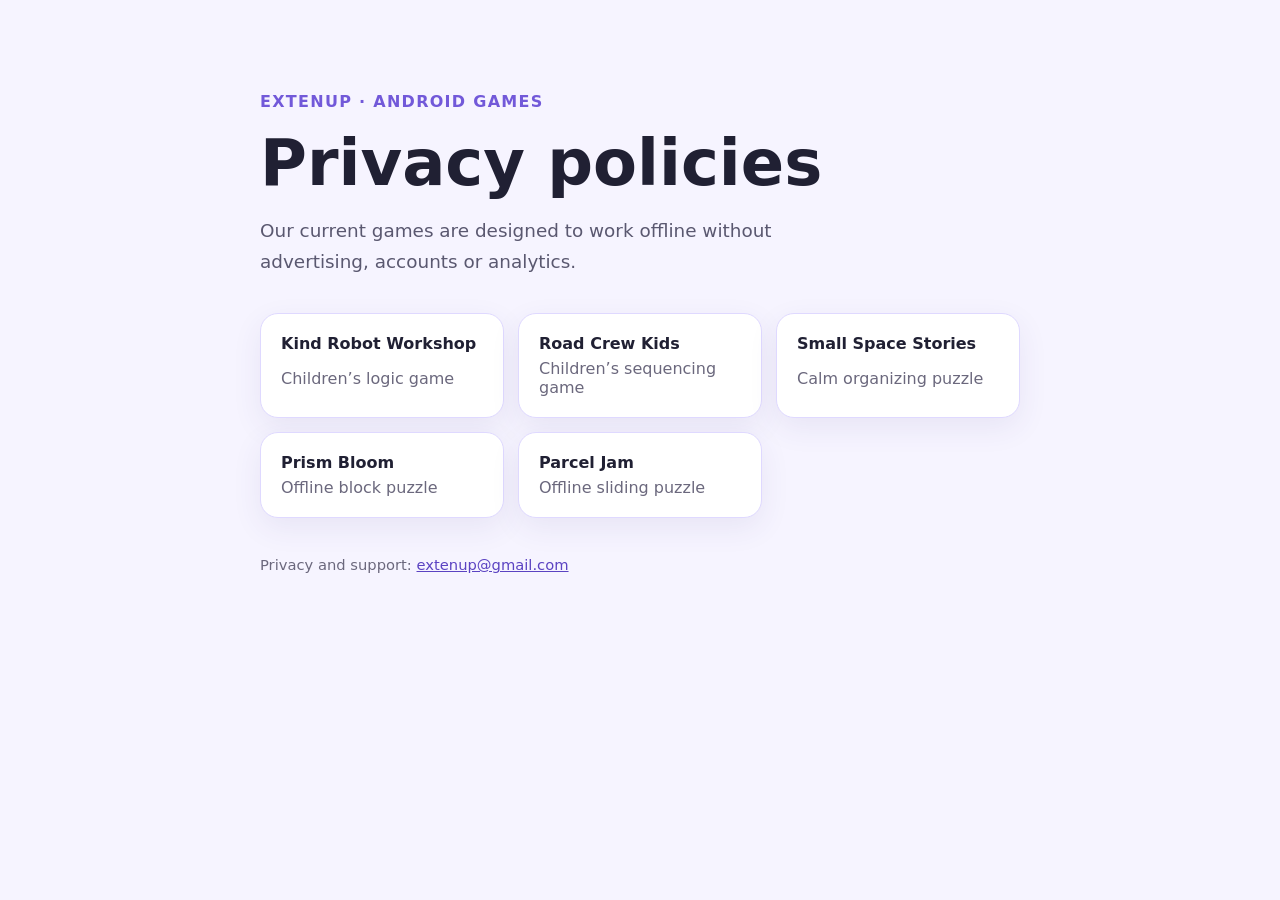
==== index.html @ 5e3f5097 "Add Parcel Jam privacy policy" ====
<!doctype html>
<html lang="en">
<head>
  <meta charset="utf-8">
  <meta name="viewport" content="width=device-width, initial-scale=1">
  <title>Extenup Android Games — Privacy</title>
  <link rel="stylesheet" href="styles.css">
</head>
<body>
  <main>
    <p class="eyebrow">Extenup · Android games</p>
    <h1>Privacy policies</h1>
    <p class="lede">Our current games are designed to work offline without advertising, accounts or analytics.</p>
    <nav class="cards" aria-label="Game privacy policies">
      <a href="robot-workshop/"><strong>Kind Robot Workshop</strong><span>Children’s logic game</span></a>
      <a href="road-crew/"><strong>Road Crew Kids</strong><span>Children’s sequencing game</span></a>
      <a href="small-space-stories/"><strong>Small Space Stories</strong><span>Calm organizing puzzle</span></a>
      <a href="prism-bloom/"><strong>Prism Bloom</strong><span>Offline block puzzle</span></a>
      <a href="parcel-jam/"><strong>Parcel Jam</strong><span>Offline sliding puzzle</span></a>
    </nav>
    <footer>Privacy and support: <a href="mailto:extenup@gmail.com">extenup@gmail.com</a></footer>
  </main>
</body>
</html>
---- styles.css ----
:root {
  color-scheme: light;
  font-family: Inter, ui-sans-serif, system-ui, -apple-system, BlinkMacSystemFont, "Segoe UI", sans-serif;
  color: #202033;
  background: #f6f4ff;
}
* { box-sizing: border-box; }
body { margin: 0; }
main { width: min(760px, calc(100% - 40px)); margin: 0 auto; padding: 72px 0 48px; }
.eyebrow { color: #7259d9; font-weight: 750; letter-spacing: .08em; text-transform: uppercase; }
h1 { margin: 8px 0 16px; font-size: clamp(2.2rem, 6vw, 4rem); line-height: 1.02; }
h2 { margin-top: 36px; font-size: 1.2rem; }
p, li { font-size: 1rem; line-height: 1.7; }
.lede { max-width: 620px; color: #5a5870; font-size: 1.15rem; }
.cards { display: grid; grid-template-columns: repeat(auto-fit, minmax(240px, 1fr)); gap: 14px; margin: 36px 0; }
.cards a { display: grid; gap: 6px; padding: 20px; color: inherit; text-decoration: none; background: white; border: 1px solid #dfd9ff; border-radius: 18px; box-shadow: 0 10px 30px rgba(64, 45, 130, .08); }
.cards a:hover, .cards a:focus-visible { border-color: #836ce5; transform: translateY(-1px); }
.cards span, footer { color: #6b687d; }
a { color: #5b43c2; }
.policy { background: white; border: 1px solid #e2def4; border-radius: 22px; padding: clamp(22px, 5vw, 42px); box-shadow: 0 14px 40px rgba(64, 45, 130, .07); }
.back { display: inline-block; margin-bottom: 26px; text-decoration: none; }
footer { margin-top: 38px; font-size: .92rem; }
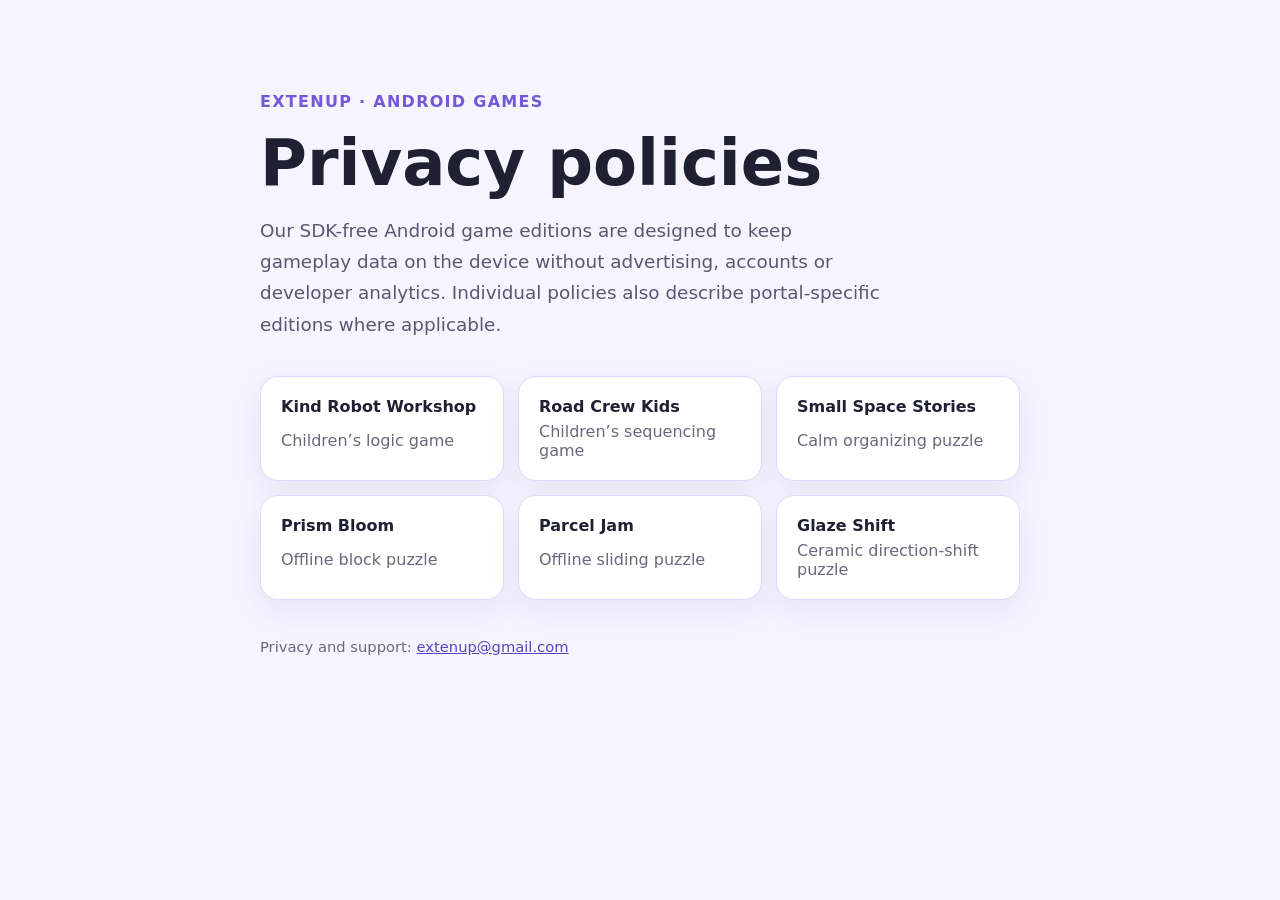
==== commit abf80030: "Publish Glaze Shift privacy policy" ====
--- a/index.html
+++ b/index.html
@@ -10,13 +10,14 @@
   <main>
     <p class="eyebrow">Extenup · Android games</p>
     <h1>Privacy policies</h1>
-    <p class="lede">Our current games are designed to work offline without advertising, accounts or analytics.</p>
+    <p class="lede">Our SDK-free Android game editions are designed to keep gameplay data on the device without advertising, accounts or developer analytics. Individual policies also describe portal-specific editions where applicable.</p>
     <nav class="cards" aria-label="Game privacy policies">
       <a href="robot-workshop/"><strong>Kind Robot Workshop</strong><span>Children’s logic game</span></a>
       <a href="road-crew/"><strong>Road Crew Kids</strong><span>Children’s sequencing game</span></a>
       <a href="small-space-stories/"><strong>Small Space Stories</strong><span>Calm organizing puzzle</span></a>
       <a href="prism-bloom/"><strong>Prism Bloom</strong><span>Offline block puzzle</span></a>
       <a href="parcel-jam/"><strong>Parcel Jam</strong><span>Offline sliding puzzle</span></a>
+      <a href="glaze-shift/"><strong>Glaze Shift</strong><span>Ceramic direction-shift puzzle</span></a>
     </nav>
     <footer>Privacy and support: <a href="mailto:extenup@gmail.com">extenup@gmail.com</a></footer>
   </main>
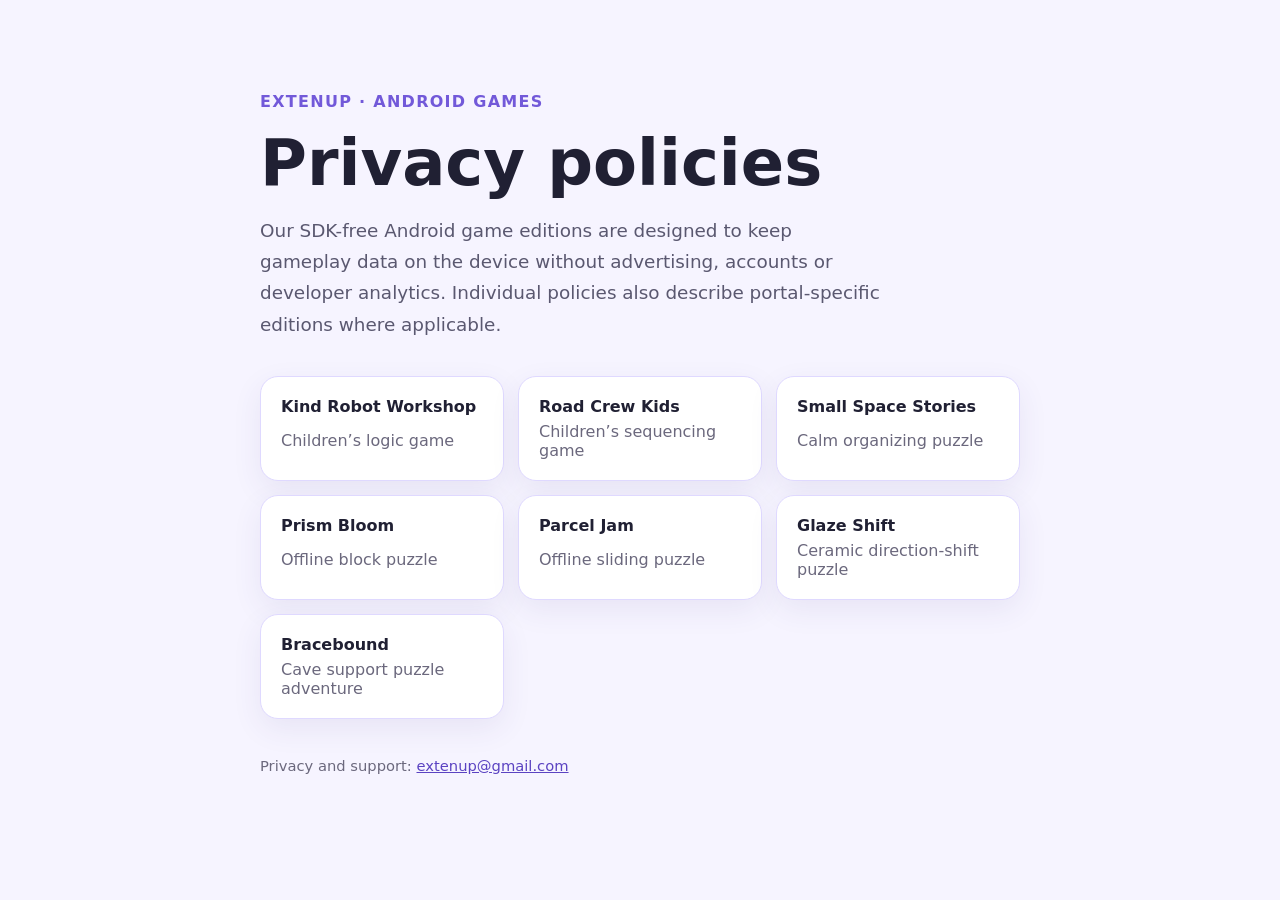
==== commit f572f1a7: "Add Bracebound privacy policy" ====
--- a/index.html
+++ b/index.html
@@ -18,6 +18,7 @@
       <a href="prism-bloom/"><strong>Prism Bloom</strong><span>Offline block puzzle</span></a>
       <a href="parcel-jam/"><strong>Parcel Jam</strong><span>Offline sliding puzzle</span></a>
       <a href="glaze-shift/"><strong>Glaze Shift</strong><span>Ceramic direction-shift puzzle</span></a>
+      <a href="bracebound/"><strong>Bracebound</strong><span>Cave support puzzle adventure</span></a>
     </nav>
     <footer>Privacy and support: <a href="mailto:extenup@gmail.com">extenup@gmail.com</a></footer>
   </main>
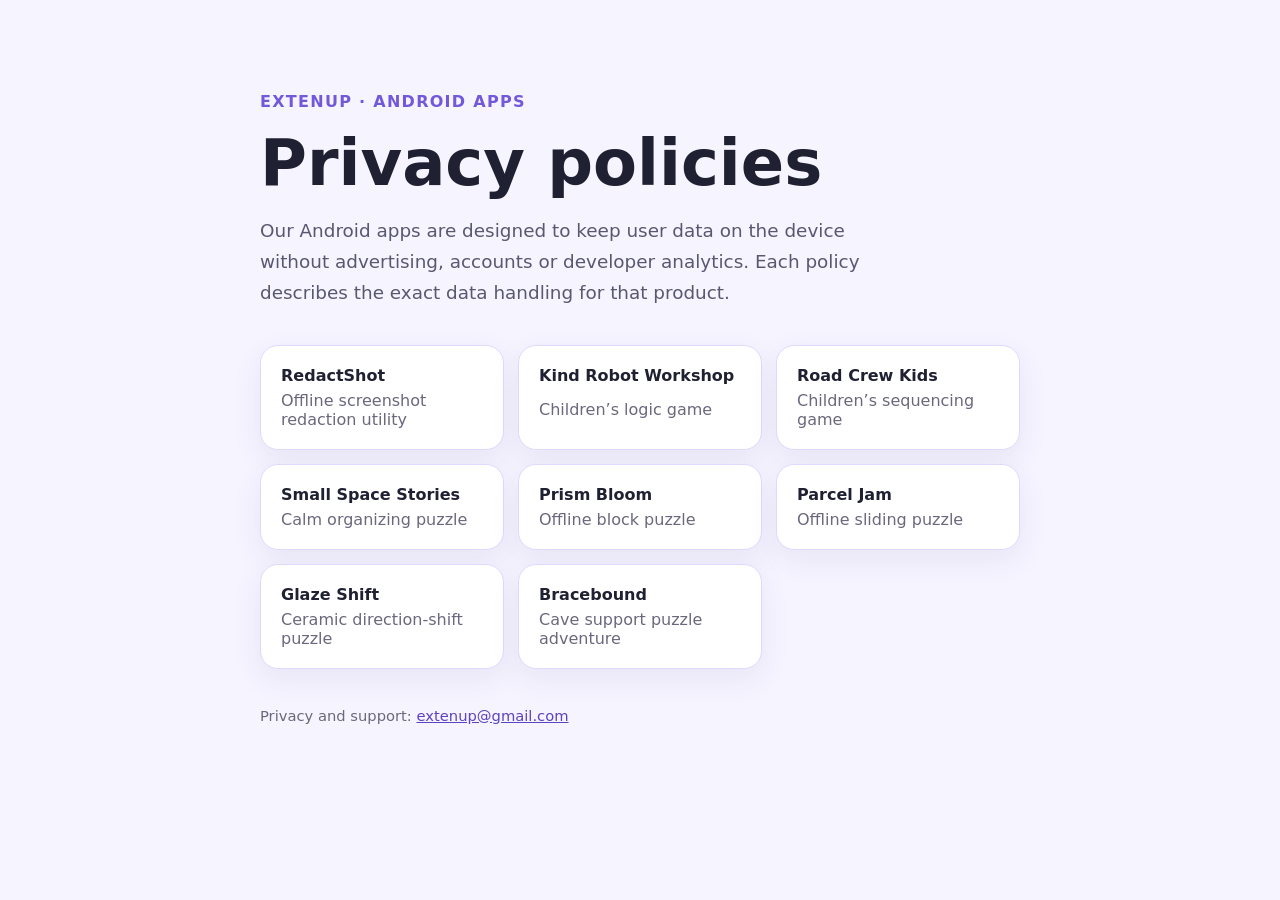
==== commit cc46fdb7: "Add RedactShot privacy policy" ====
--- a/index.html
+++ b/index.html
@@ -3,15 +3,16 @@
 <head>
   <meta charset="utf-8">
   <meta name="viewport" content="width=device-width, initial-scale=1">
-  <title>Extenup Android Games — Privacy</title>
+  <title>Extenup Android Apps — Privacy</title>
   <link rel="stylesheet" href="styles.css">
 </head>
 <body>
   <main>
-    <p class="eyebrow">Extenup · Android games</p>
+    <p class="eyebrow">Extenup · Android apps</p>
     <h1>Privacy policies</h1>
-    <p class="lede">Our SDK-free Android game editions are designed to keep gameplay data on the device without advertising, accounts or developer analytics. Individual policies also describe portal-specific editions where applicable.</p>
-    <nav class="cards" aria-label="Game privacy policies">
+    <p class="lede">Our Android apps are designed to keep user data on the device without advertising, accounts or developer analytics. Each policy describes the exact data handling for that product.</p>
+    <nav class="cards" aria-label="App privacy policies">
+      <a href="redactshot/"><strong>RedactShot</strong><span>Offline screenshot redaction utility</span></a>
       <a href="robot-workshop/"><strong>Kind Robot Workshop</strong><span>Children’s logic game</span></a>
       <a href="road-crew/"><strong>Road Crew Kids</strong><span>Children’s sequencing game</span></a>
       <a href="small-space-stories/"><strong>Small Space Stories</strong><span>Calm organizing puzzle</span></a>
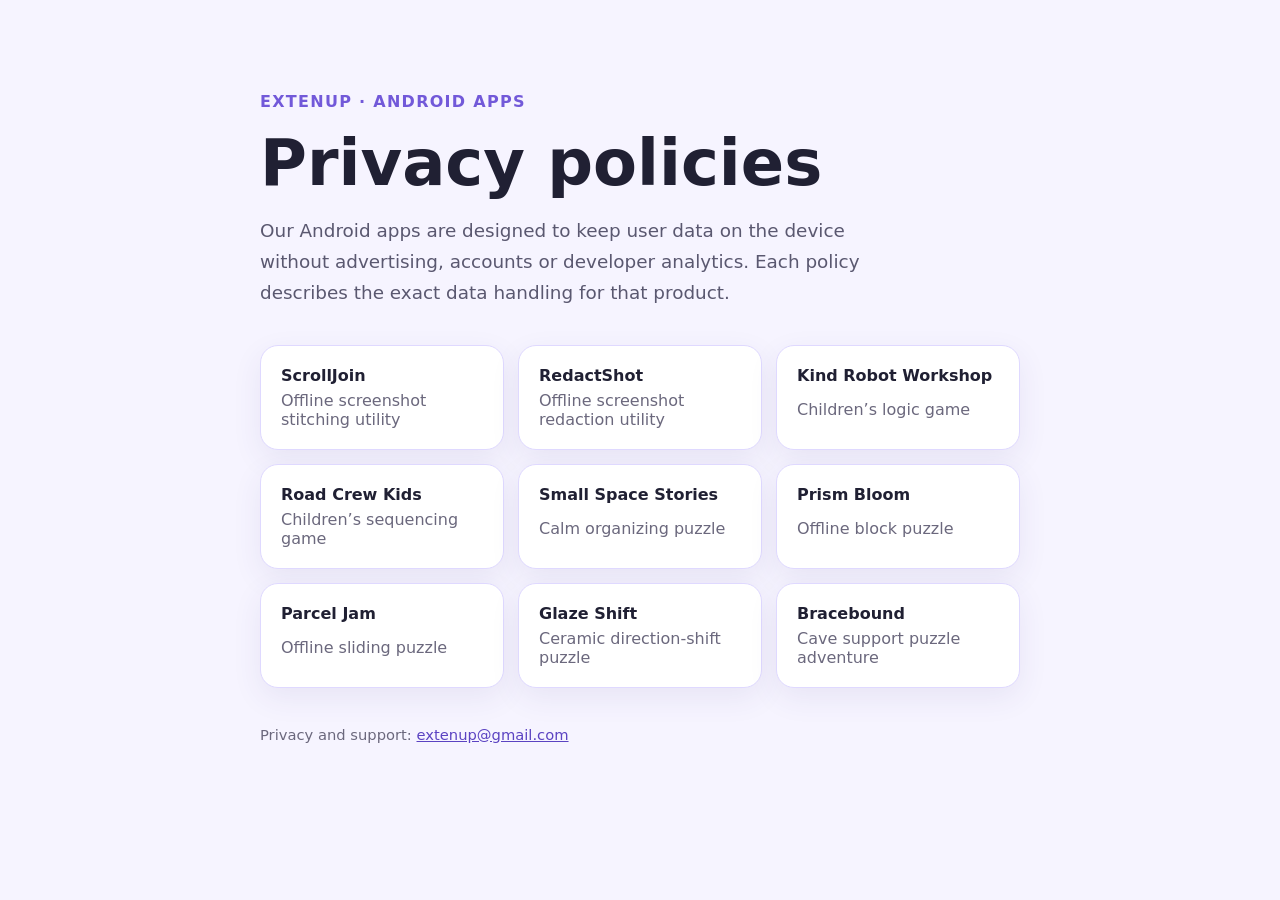
==== commit f67a7856: "Add ScrollJoin privacy policy" ====
--- a/index.html
+++ b/index.html
@@ -12,6 +12,7 @@
     <h1>Privacy policies</h1>
     <p class="lede">Our Android apps are designed to keep user data on the device without advertising, accounts or developer analytics. Each policy describes the exact data handling for that product.</p>
     <nav class="cards" aria-label="App privacy policies">
+      <a href="scrolljoin/"><strong>ScrollJoin</strong><span>Offline screenshot stitching utility</span></a>
       <a href="redactshot/"><strong>RedactShot</strong><span>Offline screenshot redaction utility</span></a>
       <a href="robot-workshop/"><strong>Kind Robot Workshop</strong><span>Children’s logic game</span></a>
       <a href="road-crew/"><strong>Road Crew Kids</strong><span>Children’s sequencing game</span></a>
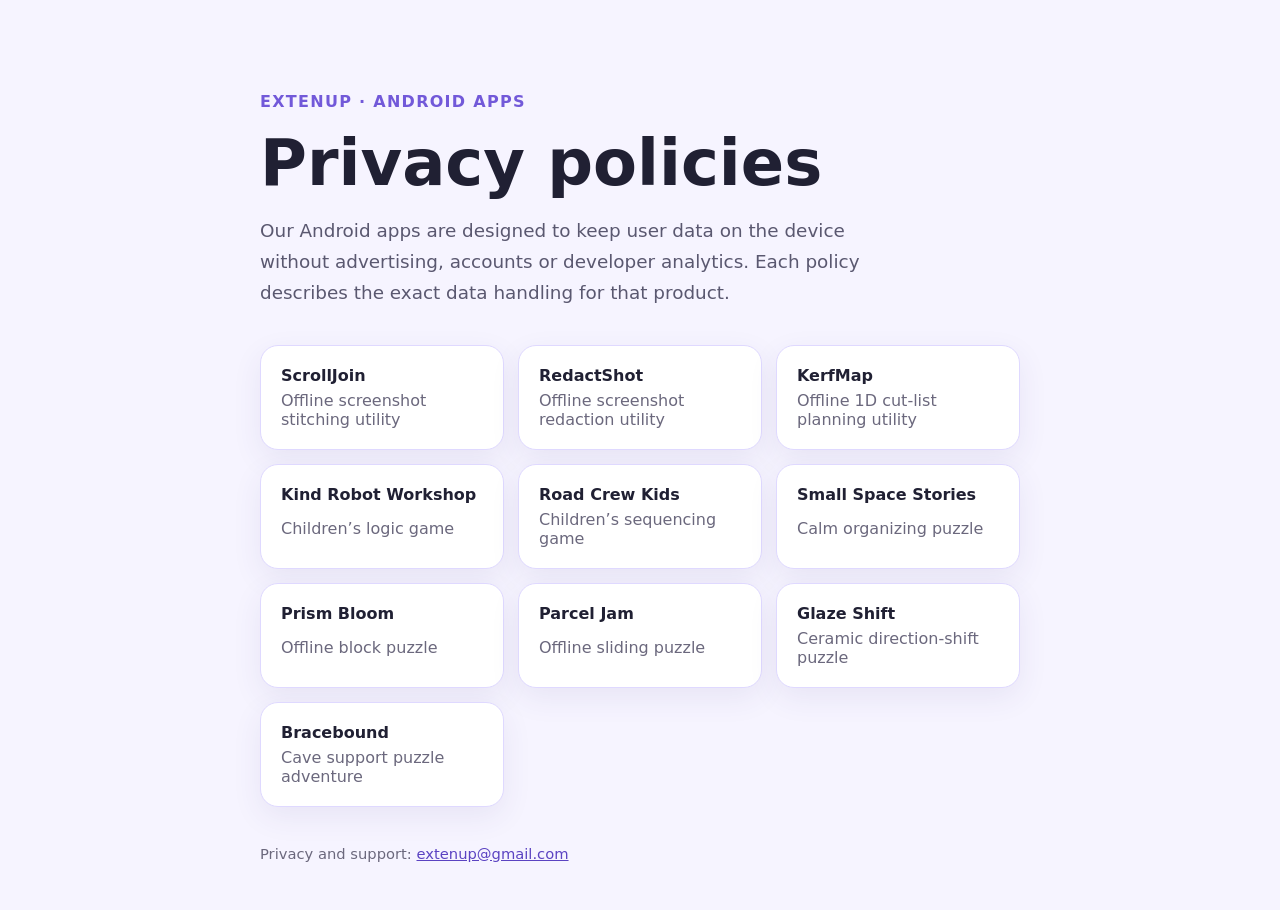
==== commit 6f9eb484: "Link KerfMap privacy policy" ====
--- a/index.html
+++ b/index.html
@@ -14,6 +14,7 @@
     <nav class="cards" aria-label="App privacy policies">
       <a href="scrolljoin/"><strong>ScrollJoin</strong><span>Offline screenshot stitching utility</span></a>
       <a href="redactshot/"><strong>RedactShot</strong><span>Offline screenshot redaction utility</span></a>
+      <a href="kerfmap/"><strong>KerfMap</strong><span>Offline 1D cut-list planning utility</span></a>
       <a href="robot-workshop/"><strong>Kind Robot Workshop</strong><span>Children’s logic game</span></a>
       <a href="road-crew/"><strong>Road Crew Kids</strong><span>Children’s sequencing game</span></a>
       <a href="small-space-stories/"><strong>Small Space Stories</strong><span>Calm organizing puzzle</span></a>
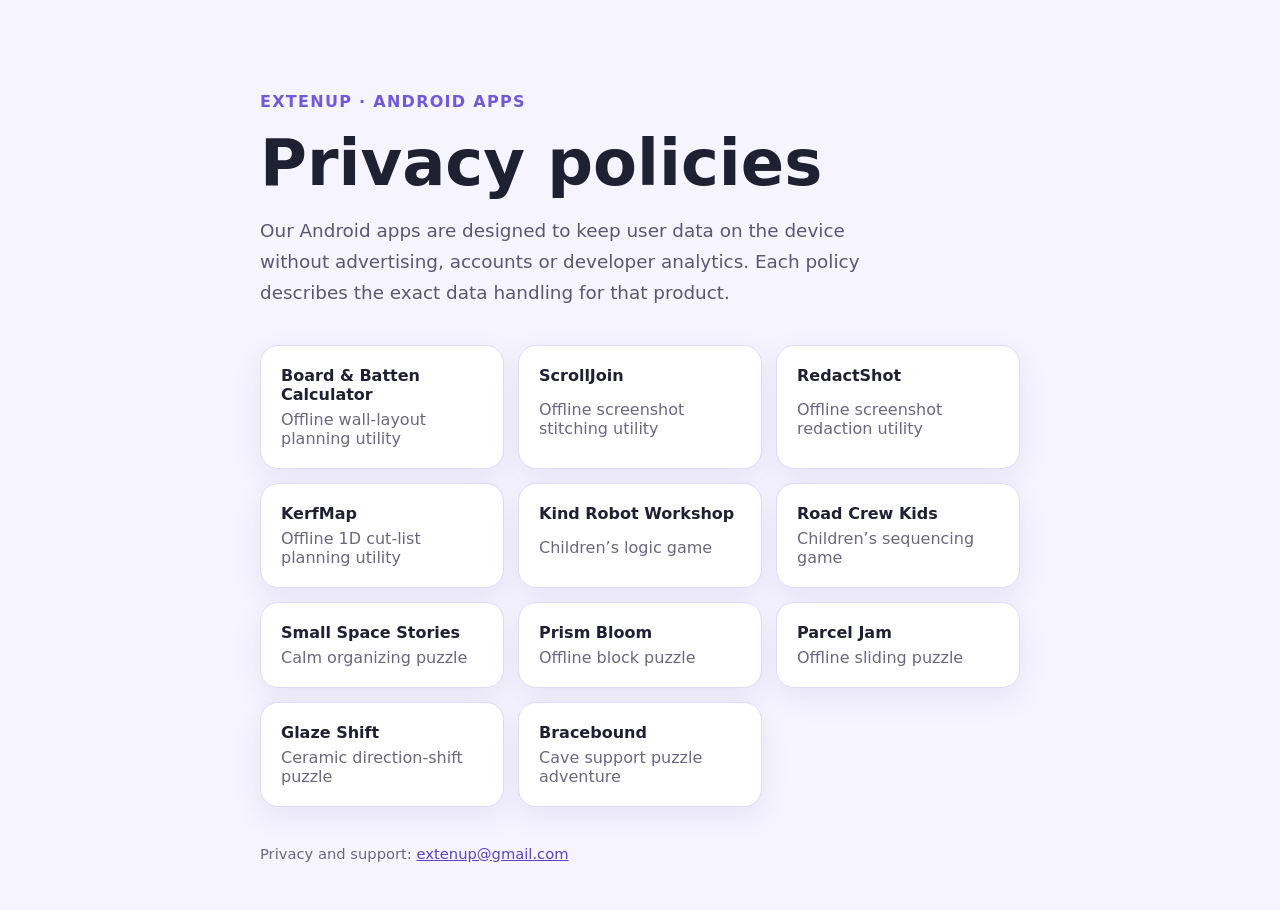
==== commit b095305d: "Add Board & Batten Calculator privacy policy" ====
--- a/index.html
+++ b/index.html
@@ -12,6 +12,7 @@
     <h1>Privacy policies</h1>
     <p class="lede">Our Android apps are designed to keep user data on the device without advertising, accounts or developer analytics. Each policy describes the exact data handling for that product.</p>
     <nav class="cards" aria-label="App privacy policies">
+      <a href="board-batten/"><strong>Board &amp; Batten Calculator</strong><span>Offline wall-layout planning utility</span></a>
       <a href="scrolljoin/"><strong>ScrollJoin</strong><span>Offline screenshot stitching utility</span></a>
       <a href="redactshot/"><strong>RedactShot</strong><span>Offline screenshot redaction utility</span></a>
       <a href="kerfmap/"><strong>KerfMap</strong><span>Offline 1D cut-list planning utility</span></a>
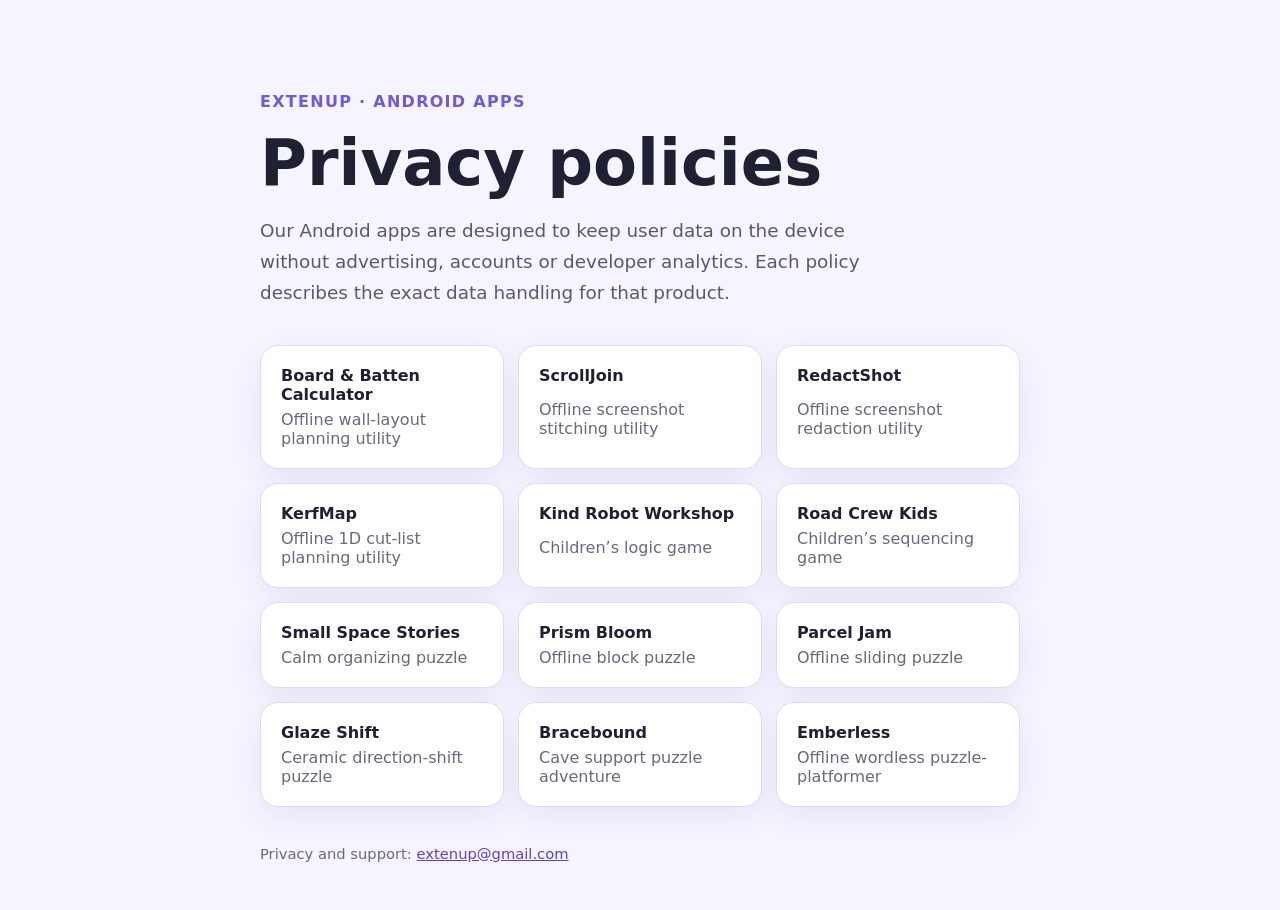
==== commit 4ad9f01e: "Add Emberless privacy policy" ====
--- a/index.html
+++ b/index.html
@@ -23,6 +23,7 @@
       <a href="parcel-jam/"><strong>Parcel Jam</strong><span>Offline sliding puzzle</span></a>
       <a href="glaze-shift/"><strong>Glaze Shift</strong><span>Ceramic direction-shift puzzle</span></a>
       <a href="bracebound/"><strong>Bracebound</strong><span>Cave support puzzle adventure</span></a>
+      <a href="emberless/"><strong>Emberless</strong><span>Offline wordless puzzle-platformer</span></a>
     </nav>
     <footer>Privacy and support: <a href="mailto:extenup@gmail.com">extenup@gmail.com</a></footer>
   </main>
